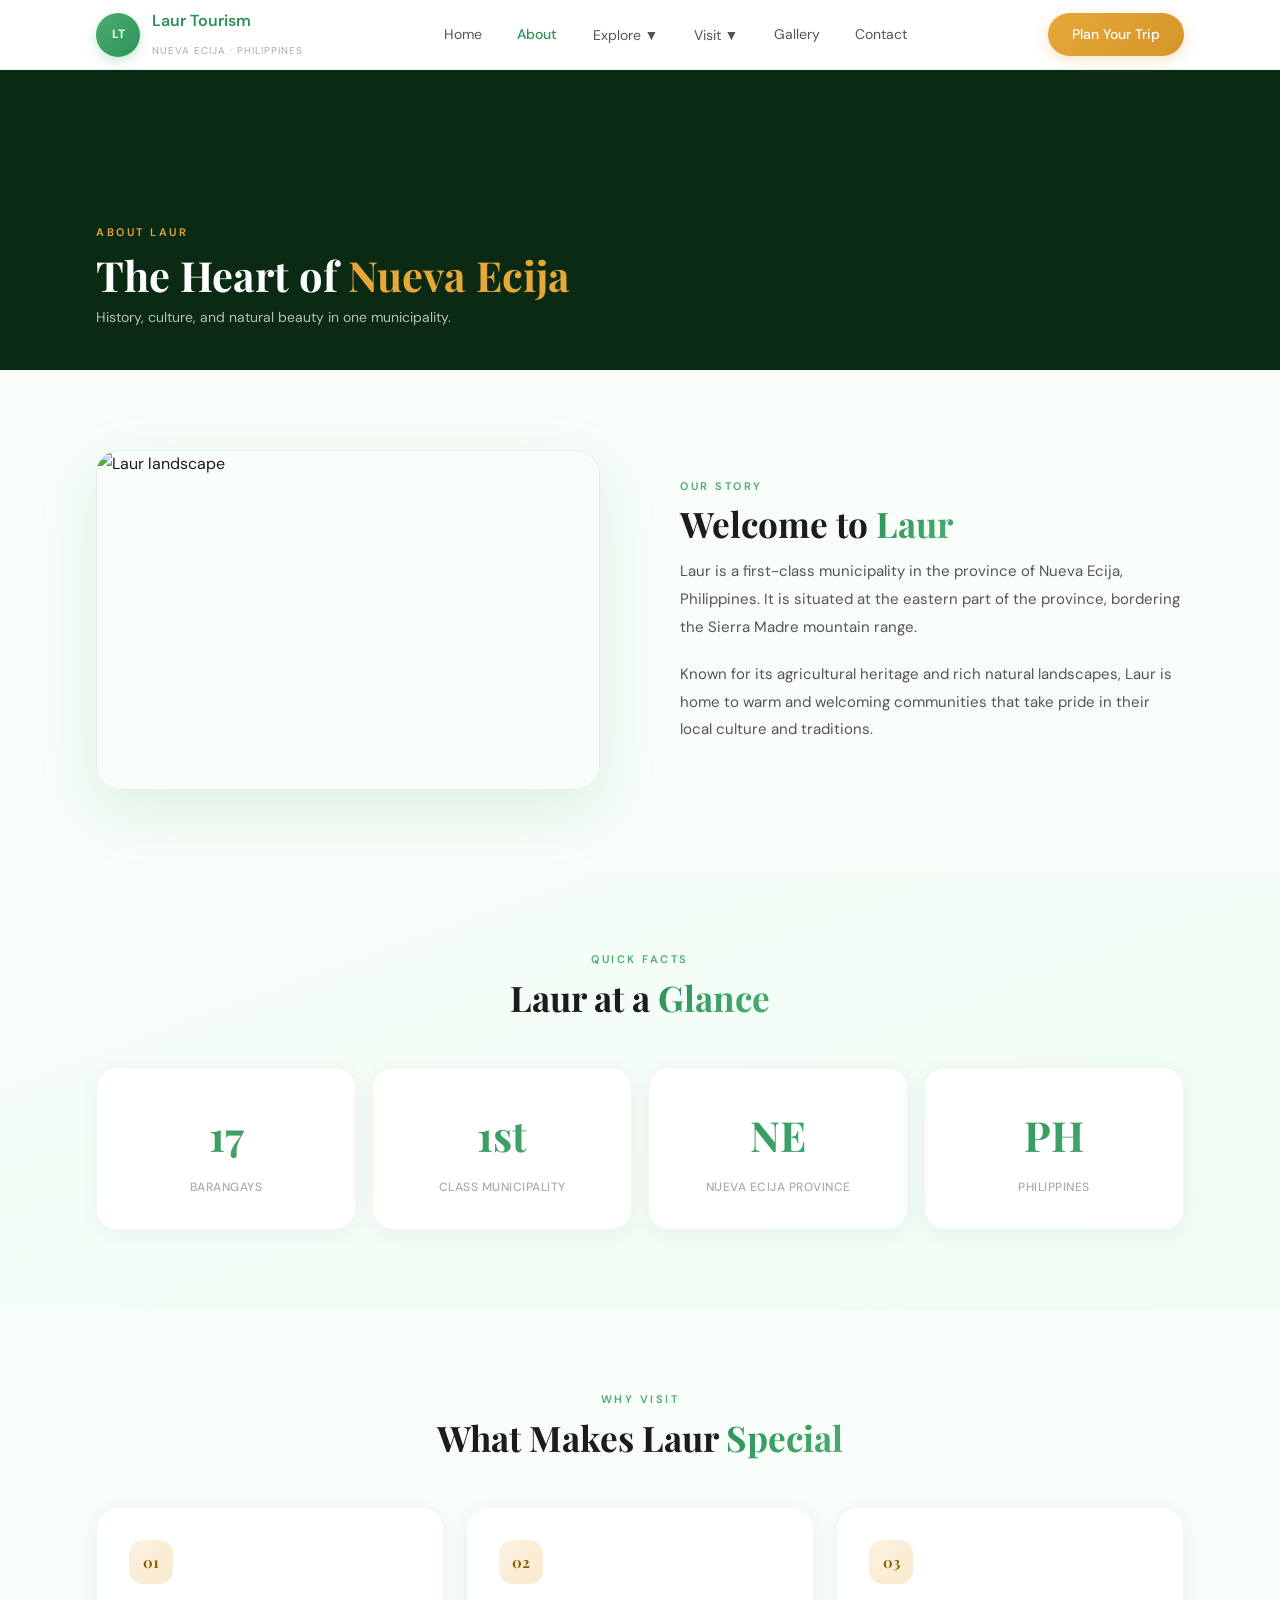
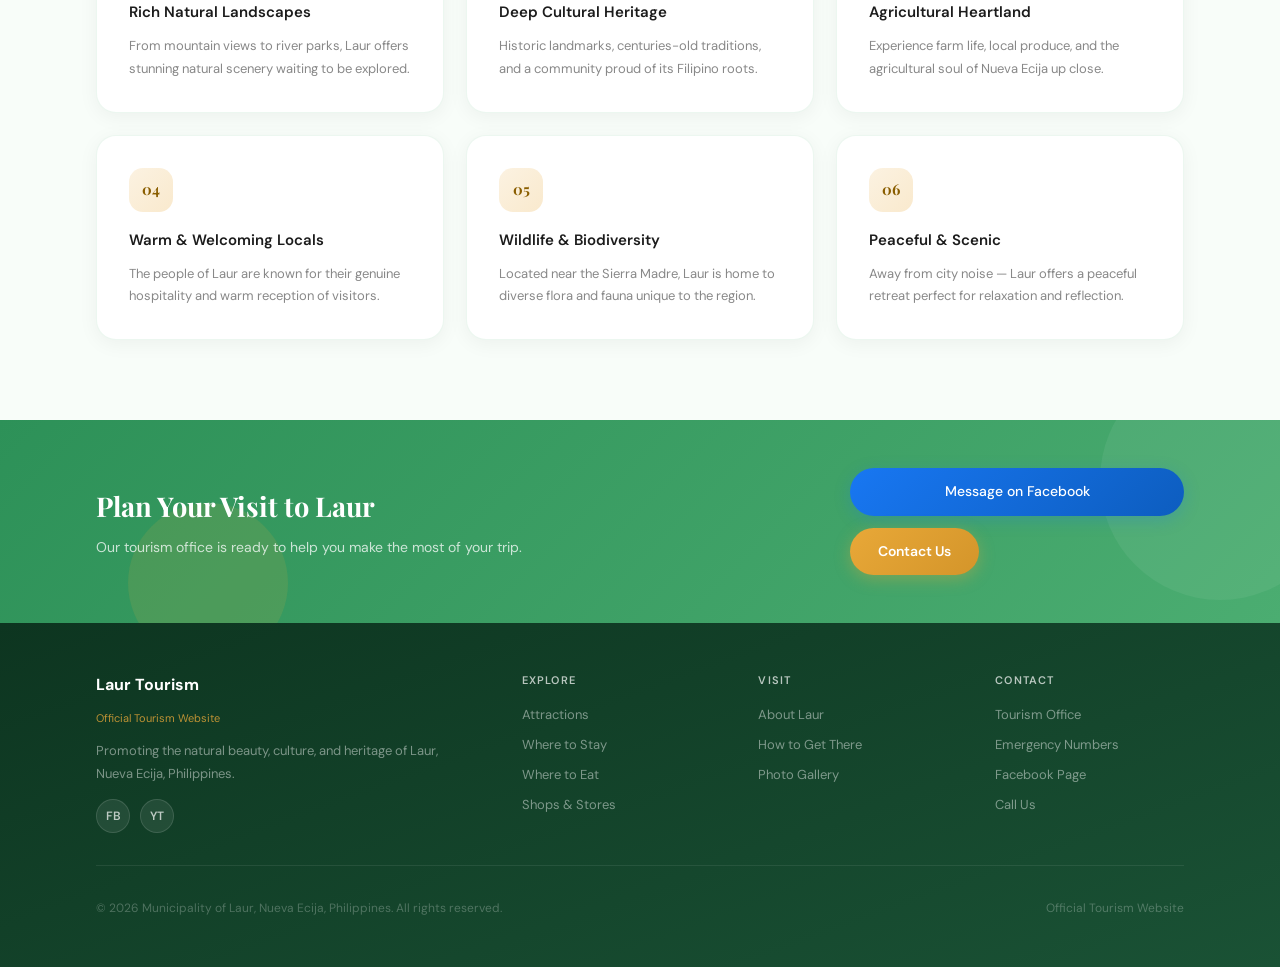
==== about.html @ 8a88b5e0 "Initial commit" ====
<!DOCTYPE html>
<html lang="en-PH">
<head>
<meta charset="UTF-8">
<meta name="viewport" content="width=device-width,initial-scale=1">
<meta name="description" content="Learn about Laur, Nueva Ecija — its history, geography, culture, and what makes it a unique destination in the Philippines.">
<meta name="robots" content="index, follow">
<meta property="og:title" content="About Laur, Nueva Ecija | Official Tourism Website">
<link rel="canonical" href="https://laurtourism.vercel.app/about.html">
<title>About Laur, Nueva Ecija | Official Tourism Website</title>
<link rel="preconnect" href="https://fonts.googleapis.com">
<link rel="preconnect" href="https://fonts.gstatic.com" crossorigin>
<link href="https://fonts.googleapis.com/css2?family=Playfair+Display:wght@600;700&family=DM+Sans:wght@300;400;500&display=swap" rel="stylesheet">
<link rel="stylesheet" href="style.css">
</head>
<body>

<nav class="nav" id="navbar">
  <div class="nav-logo">
    <div class="nav-seal">LT</div>
    <div class="nav-brand"><strong>Laur Tourism</strong><span>Nueva Ecija · Philippines</span></div>
  </div>
  <div class="nav-links">
    <a href="index.html">Home</a>
    <a href="about.html" class="active">About</a>
    <div class="dropdown"><a href="attractions.html">Explore &#9660;</a>
      <div class="dropdown-menu"><a href="attractions.html">Attractions</a><a href="gallery.html">Photo Gallery</a></div>
    </div>
    <div class="dropdown"><a href="visit.html">Visit &#9660;</a>
      <div class="dropdown-menu"><a href="visit.html#stay">Where to Stay</a><a href="visit.html#eat">Where to Eat</a><a href="visit.html#shops">Shops & Stores</a></div>
    </div>
    <a href="gallery.html">Gallery</a>
    <a href="contact.html">Contact</a>
  </div>
  <a href="contact.html" class="nav-cta">Plan Your Trip</a>
  <button class="hamburger" onclick="toggleMobile()" id="ham"><span></span><span></span><span></span></button>
</nav>

<div class="mobile-menu" id="mobileMenu">
  <div class="mobile-menu-head">
    <div class="nav-logo"><div class="nav-seal">LT</div><div class="nav-brand"><strong>Laur Tourism</strong><span>Nueva Ecija</span></div></div>
    <button class="mobile-menu-close" onclick="toggleMobile()">&#x2715;</button>
  </div>
  <div class="mobile-links">
    <a href="index.html">Home</a><a href="about.html">About Laur</a><a href="attractions.html">Attractions</a>
    <a href="visit.html">Where to Stay / Eat / Shop</a><a href="gallery.html">Photo Gallery</a><a href="contact.html">Contact & Emergency</a>
  </div>
  <a href="https://facebook.com/laurtourism" class="mobile-fb" target="_blank" rel="noopener">Find us on Facebook</a>
</div>

<div class="page-hero">
  <div class="page-hero-img" style="background-image:url('https://images.unsplash.com/photo-1472396961693-142e6e269027?w=1400&q=75')"></div>
  <div class="page-hero-overlay"></div>
  <div class="page-hero-content">
    <div class="eyebrow" style="color:#E8A838">About Laur</div>
    <h1>The Heart of <em>Nueva Ecija</em></h1>
    <p>History, culture, and natural beauty in one municipality.</p>
  </div>
</div>

<section class="sec">
  <div class="about-grid">
    <div class="about-img">
      <img src="https://images.unsplash.com/photo-1504233529578-6d46baba6d34?w=700&q=75" alt="Laur landscape" loading="lazy" style="width:100%;height:100%;object-fit:cover;">
    </div>
    <div class="about-body">
      <div class="eyebrow">Our Story</div>
      <h2 class="sec-title">Welcome to <em>Laur</em></h2>
      <p>Laur is a first-class municipality in the province of Nueva Ecija, Philippines. It is situated at the eastern part of the province, bordering the Sierra Madre mountain range.</p>
      <p>Known for its agricultural heritage and rich natural landscapes, Laur is home to warm and welcoming communities that take pride in their local culture and traditions.</p>
    </div>
  </div>
</section>

<section class="sec alt">
  <div class="sec-head">
    <div class="eyebrow">Quick Facts</div>
    <h2 class="sec-title">Laur at a <em>Glance</em></h2>
  </div>
  <div class="grid4">
    <div class="fact-card">
      <div class="fact-num">17</div>
      <div class="fact-label">Barangays</div>
    </div>
    <div class="fact-card">
      <div class="fact-num">1st</div>
      <div class="fact-label">Class Municipality</div>
    </div>
    <div class="fact-card">
      <div class="fact-num">NE</div>
      <div class="fact-label">Nueva Ecija Province</div>
    </div>
    <div class="fact-card">
      <div class="fact-num">PH</div>
      <div class="fact-label">Philippines</div>
    </div>
  </div>
</section>

<section class="sec">
  <div class="sec-head">
    <div class="eyebrow">Why Visit</div>
    <h2 class="sec-title">What Makes Laur <em>Special</em></h2>
  </div>
  <div class="grid3">
    <div class="feature-card">
      <div class="feature-icon">01</div>
      <h3>Rich Natural Landscapes</h3>
      <p>From mountain views to river parks, Laur offers stunning natural scenery waiting to be explored.</p>
    </div>
    <div class="feature-card">
      <div class="feature-icon">02</div>
      <h3>Deep Cultural Heritage</h3>
      <p>Historic landmarks, centuries-old traditions, and a community proud of its Filipino roots.</p>
    </div>
    <div class="feature-card">
      <div class="feature-icon">03</div>
      <h3>Agricultural Heartland</h3>
      <p>Experience farm life, local produce, and the agricultural soul of Nueva Ecija up close.</p>
    </div>
    <div class="feature-card">
      <div class="feature-icon">04</div>
      <h3>Warm &amp; Welcoming Locals</h3>
      <p>The people of Laur are known for their genuine hospitality and warm reception of visitors.</p>
    </div>
    <div class="feature-card">
      <div class="feature-icon">05</div>
      <h3>Wildlife &amp; Biodiversity</h3>
      <p>Located near the Sierra Madre, Laur is home to diverse flora and fauna unique to the region.</p>
    </div>
    <div class="feature-card">
      <div class="feature-icon">06</div>
      <h3>Peaceful &amp; Scenic</h3>
      <p>Away from city noise — Laur offers a peaceful retreat perfect for relaxation and reflection.</p>
    </div>
  </div>
</section>

<section class="contact-strip">
  <div class="contact-strip-inner">
    <div><h3>Plan Your Visit to Laur</h3><p>Our tourism office is ready to help you make the most of your trip.</p></div>
    <div class="contact-strip-btns">
      <a href="https://facebook.com/laurtourism" target="_blank" rel="noopener" class="btn-fb">Message on Facebook</a>
      <a href="contact.html" class="btn-yellow">Contact Us</a>
    </div>
  </div>
</section>

<footer class="footer">
  <div class="footer-top">
    <div class="footer-brand"><strong>Laur Tourism</strong><span>Official Tourism Website</span><p>Promoting the natural beauty, culture, and heritage of Laur, Nueva Ecija, Philippines.</p><div class="social-row"><a href="https://facebook.com/laurtourism" class="social-btn" target="_blank" rel="noopener">FB</a><a href="https://youtube.com" class="social-btn" target="_blank" rel="noopener">YT</a></div></div>
    <nav class="footer-col"><h4>Explore</h4><a href="attractions.html">Attractions</a><a href="visit.html#stay">Where to Stay</a><a href="visit.html#eat">Where to Eat</a><a href="visit.html#shops">Shops &amp; Stores</a></nav>
    <nav class="footer-col"><h4>Visit</h4><a href="about.html">About Laur</a><a href="contact.html#directions">How to Get There</a><a href="gallery.html">Photo Gallery</a></nav>
    <nav class="footer-col"><h4>Contact</h4><a href="contact.html">Tourism Office</a><a href="contact.html#emergency">Emergency Numbers</a><a href="https://facebook.com/laurtourism" target="_blank" rel="noopener">Facebook Page</a><a href="tel:09XXXXXXXXX">Call Us</a></nav>
  </div>
  <div class="footer-bottom"><span>&copy; 2026 Municipality of Laur, Nueva Ecija, Philippines. All rights reserved.</span><span>Official Tourism Website</span></div>
</footer>

<script src="script.js"></script>
</body>
</html>
---- style.css ----
*{box-sizing:border-box;margin:0;padding:0}
html{scroll-behavior:smooth}
body{font-family:'DM Sans',sans-serif;color:#1c1c1c;background:#f8fdf9;overflow-x:hidden;font-size:16px;line-height:1.7}
img{max-width:100%;height:auto;display:block}
a{text-decoration:none;color:inherit}
button{cursor:pointer;font-family:inherit}

/* NAV */
.nav{background:rgba(255,255,255,.92);backdrop-filter:blur(12px);border-bottom:1px solid rgba(75,173,113,.12);padding:0 6rem;height:70px;display:flex;align-items:center;justify-content:space-between;position:sticky;top:0;z-index:100;transition:box-shadow .3s}
.nav.scrolled{box-shadow:0 4px 24px rgba(75,173,113,.1)}
.nav-logo{display:flex;align-items:center;gap:12px}
.nav-seal{width:44px;height:44px;border-radius:50%;background:linear-gradient(135deg,#4BAD71,#2D9158);display:flex;align-items:center;justify-content:center;font-size:12px;font-weight:700;color:#fff;flex-shrink:0;box-shadow:0 4px 12px rgba(75,173,113,.3)}
.nav-brand strong{display:block;font-size:16px;font-weight:600;color:#2D9158}
.nav-brand span{font-size:10px;color:#aaa;letter-spacing:1px;text-transform:uppercase}
.nav-links{display:flex;gap:2.2rem;align-items:center}
.nav-links a{font-size:14px;color:#555;font-weight:400;transition:color .2s}
.nav-links a:hover,.nav-links a.active{color:#2D9158;font-weight:500}
.dropdown{position:relative}
.dropdown-menu{display:none;position:absolute;top:100%;left:0;background:#fff;border:1px solid rgba(75,173,113,.15);border-radius:14px;min-width:200px;padding:.6rem 0;z-index:200;padding-top:14px;box-shadow:0 12px 40px rgba(75,173,113,.12)}
.dropdown-menu::before{content:'';position:absolute;top:0;left:0;right:0;height:14px;background:transparent}
.dropdown-menu a{display:block;padding:.65rem 1.2rem;font-size:14px;color:#555;transition:all .15s}
.dropdown-menu a:hover{background:linear-gradient(90deg,rgba(75,173,113,.08),transparent);color:#2D9158;padding-left:1.5rem}
.nav-cta{background:linear-gradient(135deg,#E8A838,#d4952a);color:#fff;border:none;padding:10px 24px;border-radius:50px;font-size:14px;font-weight:500;transition:all .2s;box-shadow:0 4px 14px rgba(232,168,56,.3)}
.nav-cta:hover{transform:translateY(-1px);box-shadow:0 6px 20px rgba(232,168,56,.4)}
.hamburger{display:none;flex-direction:column;gap:5px;background:none;border:none;padding:4px}
.hamburger span{width:24px;height:2px;background:#2D9158;border-radius:2px;transition:all .3s}
.mobile-menu{display:none;position:fixed;inset:0;background:#fff;z-index:999;padding:2rem;overflow-y:auto}
.mobile-menu.open{display:block}
.mobile-menu-head{display:flex;justify-content:space-between;align-items:center;margin-bottom:2.5rem}
.mobile-menu-close{background:none;border:none;font-size:1.8rem;color:#2D9158}
.mobile-links a{display:block;padding:1rem 0;font-size:16px;color:#444;border-bottom:1px solid rgba(75,173,113,.1)}
.mobile-links a:hover{color:#2D9158}
.mobile-fb{display:block;margin-top:2rem;background:linear-gradient(135deg,#4BAD71,#2D9158);color:#fff;text-align:center;padding:1rem;border-radius:50px;font-size:14px;font-weight:500}

/* HERO */
.hero{position:relative;height:580px;overflow:hidden;background:#0a2a14}
.slide{position:absolute;inset:0;opacity:0;transition:opacity 1.2s ease}
.slide.active{opacity:1}
.slide-img{position:absolute;inset:0;background-size:cover;background-position:center;transition:transform 8s ease}
.slide.active .slide-img{transform:scale(1.05)}
.slide-overlay{position:absolute;inset:0;background:linear-gradient(120deg,rgba(10,42,20,.88) 0%,rgba(10,42,20,.5) 55%,rgba(10,42,20,.15) 100%)}
.slide-content{position:absolute;bottom:3.5rem;left:6rem;right:6rem;z-index:5;max-width:600px}
.slide-tag{display:inline-flex;align-items:center;gap:6px;background:rgba(232,168,56,.2);border:1px solid rgba(232,168,56,.5);color:#E8A838;font-size:11px;letter-spacing:2px;padding:5px 14px;border-radius:50px;margin-bottom:1rem;text-transform:uppercase}
.slide-content h1{font-family:'Playfair Display',serif;font-size:3rem;color:#fff;line-height:1.15;font-weight:700;margin-bottom:.8rem}
.slide-content h1 em{color:#E8A838;font-style:normal}
.slide-content p{font-size:15px;color:rgba(255,255,255,.78);line-height:1.75;margin-bottom:1.5rem;max-width:460px}
.slide-btns{display:flex;gap:12px;flex-wrap:wrap}
.btn-yellow{background:linear-gradient(135deg,#E8A838,#d4952a);color:#fff;border:none;padding:12px 28px;border-radius:50px;font-size:14px;font-weight:600;transition:all .2s;box-shadow:0 4px 16px rgba(232,168,56,.35);display:inline-block}
.btn-yellow:hover{transform:translateY(-2px);box-shadow:0 8px 24px rgba(232,168,56,.45)}
.btn-ghost{background:rgba(255,255,255,.1);color:#fff;border:1.5px solid rgba(255,255,255,.4);padding:12px 28px;border-radius:50px;font-size:14px;transition:all .2s;backdrop-filter:blur(4px);display:inline-block}
.btn-ghost:hover{background:rgba(255,255,255,.2);border-color:rgba(255,255,255,.65)}
.dots{position:absolute;bottom:1.8rem;right:2.5rem;display:flex;gap:8px;z-index:10}
.dot{width:8px;height:8px;border-radius:50%;background:rgba(255,255,255,.35);cursor:pointer;transition:all .3s;border:none}
.dot.on{background:#E8A838;width:24px;border-radius:50px}
.arr{position:absolute;top:50%;transform:translateY(-50%);z-index:10;background:rgba(255,255,255,.1);border:1.5px solid rgba(255,255,255,.2);color:#fff;width:44px;height:44px;border-radius:50%;display:flex;align-items:center;justify-content:center;font-size:20px;transition:all .2s;backdrop-filter:blur(4px)}
.arr:hover{background:rgba(232,168,56,.3);border-color:rgba(232,168,56,.5)}
.al{left:2rem}.ar{right:2rem}
.slide-num{position:absolute;top:2rem;right:2.5rem;z-index:10;color:rgba(255,255,255,.4);font-size:12px;letter-spacing:1px}
.slide-num b{color:#E8A838}

/* TICKER BAR */
.ticker-bar{background:linear-gradient(90deg,#2D9158,#4BAD71,#2D9158);padding:.7rem 0;overflow:hidden;white-space:nowrap}
.ticker-inner{display:inline-flex;gap:3rem;animation:ticker 18s linear infinite}
@keyframes ticker{from{transform:translateX(0)}to{transform:translateX(-50%)}}
.ticker-item{font-size:13px;color:rgba(255,255,255,.85);font-weight:500;letter-spacing:.5px;flex-shrink:0}
.ticker-dot{color:#E8A838;font-size:18px;line-height:1}

/* STATS */
.stats-bar{background:linear-gradient(135deg,#f0fdf4,#e8f5ec);padding:2.5rem 6rem;display:grid;grid-template-columns:repeat(4,1fr);gap:1rem;border-bottom:1px solid rgba(75,173,113,.1)}
.stat{text-align:center;padding:1rem}
.stat-n{font-family:'Playfair Display',serif;font-size:2rem;font-weight:700;background:linear-gradient(135deg,#2D9158,#4BAD71);-webkit-background-clip:text;-webkit-text-fill-color:transparent;background-clip:text}
.stat-l{font-size:11px;color:#888;margin-top:4px;text-transform:uppercase;letter-spacing:.6px}

/* SECTIONS */
.sec{padding:5rem 6rem}
.sec.alt{background:linear-gradient(160deg,#f8fdf9 0%,#f0fdf4 100%)}
.sec.yellow-tint{background:linear-gradient(160deg,#fffdf5 0%,#fef9ea 100%)}
.eyebrow{font-size:11px;letter-spacing:2.5px;text-transform:uppercase;color:#4BAD71;font-weight:600;margin-bottom:8px}
.sec-title{font-family:'Playfair Display',serif;font-size:2.2rem;color:#1c1c1c;font-weight:700;line-height:1.2;margin-bottom:.6rem}
.sec-title em{background:linear-gradient(135deg,#2D9158,#4BAD71);-webkit-background-clip:text;-webkit-text-fill-color:transparent;background-clip:text;font-style:normal}
.sec-sub{font-size:15px;color:#777;line-height:1.75;max-width:540px}
.sec-head{text-align:center;margin-bottom:3rem}
.sec-head .sec-sub{margin:.6rem auto 0}

/* ABOUT */
.about-grid{display:grid;grid-template-columns:1fr 1fr;gap:5rem;align-items:center}
.about-img{height:340px;border-radius:24px;overflow:hidden;box-shadow:0 20px 60px rgba(75,173,113,.15);position:relative}
.about-img::after{content:'';position:absolute;inset:0;border-radius:24px;border:1px solid rgba(75,173,113,.15)}
.about-body p{font-size:15px;color:#555;line-height:1.85;margin:.8rem 0 1.2rem}
.about-tags{display:flex;gap:10px;flex-wrap:wrap;margin-top:1.2rem}
.tag{background:rgba(75,173,113,.1);color:#2D9158;font-size:13px;padding:6px 16px;border-radius:50px;border:1px solid rgba(75,173,113,.2);font-weight:500}
.tag.yellow{background:rgba(232,168,56,.1);color:#8a5e00;border-color:rgba(232,168,56,.3)}

/* PILLS */
.pills{display:flex;gap:8px;flex-wrap:wrap;margin-bottom:1.5rem}
.pill{background:#fff;color:#777;border:1.5px solid rgba(75,173,113,.2);padding:7px 20px;border-radius:50px;font-size:13px;transition:all .2s;box-shadow:0 2px 8px rgba(0,0,0,.04)}
.pill.on{background:linear-gradient(135deg,#4BAD71,#2D9158);color:#fff;border-color:transparent;box-shadow:0 4px 14px rgba(75,173,113,.3)}

/* CARDS */
.grid3{display:grid;grid-template-columns:repeat(3,minmax(0,1fr));gap:22px}
.grid4{display:grid;grid-template-columns:repeat(4,minmax(0,1fr));gap:16px}
.card{background:#fff;border-radius:20px;border:1px solid rgba(75,173,113,.1);overflow:hidden;cursor:pointer;transition:all .25s;box-shadow:0 4px 20px rgba(0,0,0,.05)}
.card:hover{transform:translateY(-6px);box-shadow:0 16px 40px rgba(75,173,113,.15);border-color:rgba(75,173,113,.25)}
.card-img{height:185px;background-size:cover;background-position:center;position:relative;background-color:#e8f5ec}
.cbadge{position:absolute;top:12px;left:12px;background:linear-gradient(135deg,#4BAD71,#2D9158);color:#fff;font-size:10px;padding:4px 12px;border-radius:50px;letter-spacing:.4px;font-weight:500;box-shadow:0 2px 8px rgba(75,173,113,.3)}
.card-body{padding:16px 18px}
.card-title{font-size:15px;font-weight:600;color:#1c1c1c;margin-bottom:6px}
.card-desc{font-size:13px;color:#888;line-height:1.6}
.card-foot{padding:12px 18px;border-top:1px solid rgba(75,173,113,.08);display:flex;align-items:center;justify-content:space-between}
.card-loc{font-size:12px;color:#aaa}
.view-btn{background:linear-gradient(135deg,rgba(75,173,113,.1),rgba(45,145,88,.1));color:#2D9158;border:1px solid rgba(75,173,113,.25);padding:6px 16px;border-radius:50px;font-size:12px;font-weight:500;transition:all .2s}
.view-btn:hover{background:linear-gradient(135deg,#4BAD71,#2D9158);color:#fff;border-color:transparent}

/* SHOP CARDS */
.shop-card{background:#fff;border-radius:20px;border:1px solid rgba(75,173,113,.1);padding:1.5rem;text-align:center;cursor:pointer;transition:all .25s;box-shadow:0 4px 16px rgba(0,0,0,.04)}
.shop-card:hover{transform:translateY(-4px);box-shadow:0 12px 32px rgba(75,173,113,.15);border-color:rgba(75,173,113,.25)}
.shop-icon{width:54px;height:54px;border-radius:16px;background:linear-gradient(135deg,#4BAD71,#2D9158);color:#fff;font-size:13px;font-weight:700;display:flex;align-items:center;justify-content:center;margin:0 auto 10px;box-shadow:0 4px 14px rgba(75,173,113,.3);letter-spacing:.5px}
.shop-name{font-size:14px;font-weight:600;color:#1c1c1c;margin-bottom:4px}
.shop-type{font-size:12px;color:#aaa}
.open-badge{display:inline-block;margin-top:8px;background:rgba(232,168,56,.12);color:#8a5e00;font-size:11px;padding:3px 12px;border-radius:50px;border:1px solid rgba(232,168,56,.3);font-weight:500}

/* GALLERY */
.gallery-grid{display:grid;grid-template-columns:repeat(4,minmax(0,1fr));gap:12px;margin-top:1.5rem}
.gimg{border-radius:16px;overflow:hidden;cursor:pointer;position:relative;background:#e8f5ec;box-shadow:0 4px 16px rgba(0,0,0,.06)}
.gimg:first-child{grid-column:span 2;grid-row:span 2}
.gimg-inner{width:100%;height:100%;min-height:130px;background-size:cover;background-position:center;transition:transform .4s}
.gimg:first-child .gimg-inner{min-height:272px}
.gimg:hover .gimg-inner{transform:scale(1.06)}
.gimg-overlay{position:absolute;inset:0;background:linear-gradient(to top,rgba(45,145,88,.5),transparent);opacity:0;transition:opacity .3s;display:flex;align-items:flex-end;padding:12px}
.gimg:hover .gimg-overlay{opacity:1}
.gimg-caption{font-size:11px;color:#fff;letter-spacing:.5px;text-transform:uppercase;font-weight:500}

/* PAGINATION */
.pagination{display:flex;align-items:center;justify-content:center;gap:8px;margin-top:2rem;padding-top:1.2rem;border-top:1px solid rgba(75,173,113,.1)}
.pg-btn{width:38px;height:38px;border-radius:50%;border:1.5px solid rgba(75,173,113,.2);background:#fff;color:#777;font-size:14px;transition:all .2s;box-shadow:0 2px 8px rgba(0,0,0,.04)}
.pg-btn:hover{border-color:#4BAD71;color:#2D9158}
.pg-btn.active{background:linear-gradient(135deg,#4BAD71,#2D9158);color:#fff;border-color:transparent;box-shadow:0 4px 14px rgba(75,173,113,.35)}
.pg-info{font-size:13px;color:#aaa;margin:0 8px}

/* ROUTE CARDS */
.route-grid{display:grid;grid-template-columns:repeat(3,minmax(0,1fr));gap:20px;margin-top:1.5rem}
.route-card{background:#fff;border-radius:20px;border:1px solid rgba(75,173,113,.1);padding:2rem;box-shadow:0 4px 20px rgba(0,0,0,.05);transition:all .25s}
.route-card:hover{transform:translateY(-4px);box-shadow:0 12px 32px rgba(75,173,113,.12)}
.route-title{font-size:15px;font-weight:600;color:#2D9158;margin-bottom:8px}
.route-desc{font-size:13px;color:#777;line-height:1.7}
.route-time{display:inline-block;margin-top:12px;background:rgba(232,168,56,.12);color:#8a5e00;font-size:12px;padding:4px 16px;border-radius:50px;border:1px solid rgba(232,168,56,.3);font-weight:500}

/* CONTACT BOX */
.contact-box{background:#fff;border-radius:24px;border:1px solid rgba(75,173,113,.12);padding:2.5rem;display:grid;grid-template-columns:1fr 1fr;gap:3rem;align-items:start;box-shadow:0 8px 32px rgba(75,173,113,.08)}
.contact-info h3{font-family:'Playfair Display',serif;font-size:1.4rem;color:#2D9158;font-weight:700;margin-bottom:.6rem}
.contact-info p{font-size:14px;color:#777;line-height:1.8;margin-bottom:1.2rem}
.em-table{width:100%;border-collapse:collapse}
.em-table tr{border-bottom:1px solid rgba(75,173,113,.08)}
.em-table tr:last-child{border:none}
.em-table td{padding:9px 0;font-size:13px;vertical-align:middle}
.em-table td:first-child{color:#555;width:60%}
.em-table td:last-child{text-align:right}
.em-table a{color:#2D9158;font-weight:600}
.em-table a:hover{text-decoration:underline}
.map-embed{background:linear-gradient(135deg,#e8f5ec,#d4eedd);border-radius:16px;height:100px;display:flex;align-items:center;justify-content:center;border:1px solid rgba(75,173,113,.15);font-size:13px;color:#2D9158;margin-top:12px}

/* BUTTONS */
.btn-green{background:linear-gradient(135deg,#4BAD71,#2D9158);color:#fff;border:none;padding:12px 28px;border-radius:50px;font-size:14px;font-weight:500;transition:all .2s;display:inline-block;box-shadow:0 4px 16px rgba(75,173,113,.3)}
.btn-green:hover{transform:translateY(-2px);box-shadow:0 8px 24px rgba(75,173,113,.4)}
.btn-outline{background:transparent;color:#2D9158;border:2px solid rgba(75,173,113,.4);padding:11px 26px;border-radius:50px;font-size:14px;font-weight:500;transition:all .2s;display:inline-block}
.btn-outline:hover{background:linear-gradient(135deg,#4BAD71,#2D9158);color:#fff;border-color:transparent}
.btn-fb{background:linear-gradient(135deg,#1877f2,#0d5dbf);color:#fff;border:none;padding:12px 24px;border-radius:50px;font-size:14px;font-weight:500;width:100%;display:flex;align-items:center;justify-content:center;gap:8px;transition:all .2s;box-shadow:0 4px 16px rgba(24,119,242,.25)}
.btn-fb:hover{transform:translateY(-2px);box-shadow:0 8px 24px rgba(24,119,242,.35)}
.btn-call{background:linear-gradient(135deg,#E8A838,#d4952a);color:#fff;border:none;padding:12px 24px;border-radius:50px;font-size:14px;font-weight:600;width:100%;display:flex;align-items:center;justify-content:center;gap:8px;transition:all .2s;box-shadow:0 4px 16px rgba(232,168,56,.3)}
.btn-call:hover{transform:translateY(-2px);box-shadow:0 8px 24px rgba(232,168,56,.4)}

/* AMENITY PILLS */
.amenity-pills{display:flex;gap:6px;flex-wrap:wrap;margin-top:8px}
.amenity-pill{background:rgba(232,168,56,.1);color:#8a5e00;font-size:10px;padding:3px 10px;border-radius:50px;border:1px solid rgba(232,168,56,.25);font-weight:500}

/* CONTACT STRIP */
.contact-strip{background:linear-gradient(135deg,#2D9158,#4BAD71);padding:3rem 6rem;position:relative;overflow:hidden}
.contact-strip::before{content:'';position:absolute;right:-60px;top:-60px;width:240px;height:240px;border-radius:50%;background:rgba(255,255,255,.06)}
.contact-strip::after{content:'';position:absolute;left:10%;bottom:-40px;width:160px;height:160px;border-radius:50%;background:rgba(232,168,56,.12)}
.contact-strip-inner{display:flex;align-items:center;justify-content:space-between;gap:2rem;flex-wrap:wrap;position:relative;z-index:1}
.contact-strip h3{font-family:'Playfair Display',serif;font-size:1.7rem;color:#fff;font-weight:700;margin-bottom:.4rem}
.contact-strip p{font-size:14px;color:rgba(255,255,255,.75)}
.contact-strip-btns{display:flex;gap:12px;flex-wrap:wrap}

/* PAGE HERO */
.page-hero{position:relative;height:300px;overflow:hidden;background:#0a2a14}
.page-hero-img{position:absolute;inset:0;background-size:cover;background-position:center}
.page-hero-overlay{position:absolute;inset:0;background:linear-gradient(120deg,rgba(10,42,20,.88) 0%,rgba(10,42,20,.45) 100%)}
.page-hero-content{position:absolute;bottom:2.5rem;left:6rem;right:6rem;z-index:5}
.page-hero-content h1{font-family:'Playfair Display',serif;font-size:2.6rem;color:#fff;font-weight:700;margin-bottom:.4rem;line-height:1.2}
.page-hero-content h1 em{color:#E8A838;font-style:normal}
.page-hero-content p{font-size:14px;color:rgba(255,255,255,.7)}

/* FACT & FEATURE CARDS */
.fact-card{background:#fff;border-radius:20px;border:1px solid rgba(75,173,113,.1);padding:2rem;text-align:center;box-shadow:0 4px 20px rgba(0,0,0,.05);transition:all .25s}
.fact-card:hover{transform:translateY(-4px);box-shadow:0 12px 32px rgba(75,173,113,.12)}
.fact-num{font-family:'Playfair Display',serif;font-size:2.6rem;font-weight:700;background:linear-gradient(135deg,#2D9158,#4BAD71);-webkit-background-clip:text;-webkit-text-fill-color:transparent;background-clip:text;margin-bottom:.4rem}
.fact-label{font-size:12px;color:#aaa;font-weight:500;text-transform:uppercase;letter-spacing:.5px}
.feature-card{background:#fff;border-radius:20px;border:1px solid rgba(75,173,113,.1);padding:2rem;box-shadow:0 4px 20px rgba(0,0,0,.05);transition:all .25s}
.feature-card:hover{transform:translateY(-4px);box-shadow:0 12px 32px rgba(75,173,113,.12)}
.feature-icon{width:44px;height:44px;border-radius:14px;background:linear-gradient(135deg,rgba(232,168,56,.15),rgba(232,168,56,.25));display:flex;align-items:center;justify-content:center;font-family:'Playfair Display',serif;font-size:15px;font-weight:700;color:#8a5e00;margin-bottom:1rem}
.feature-card h3{font-size:15px;font-weight:600;color:#1c1c1c;margin-bottom:.6rem}
.feature-card p{font-size:13px;color:#888;line-height:1.7}

/* EMERGENCY NUMBERS - Clean table style */
.emergency-grid{display:grid;grid-template-columns:repeat(2,1fr);gap:12px;margin-top:1rem}
.em-row-card{display:flex;align-items:center;justify-content:space-between;background:#fff;border-radius:16px;padding:1.1rem 1.4rem;border:1px solid rgba(75,173,113,.1);box-shadow:0 4px 16px rgba(0,0,0,.04);transition:all .2s}
.em-row-card:hover{border-color:rgba(75,173,113,.3);box-shadow:0 6px 20px rgba(75,173,113,.1);transform:translateX(4px)}
.em-row-card.urgent{border-left:3px solid #4BAD71}
.em-service{font-size:13px;font-weight:600;color:#333}
.em-number{font-size:15px;font-weight:700;color:#2D9158;font-family:'Playfair Display',serif}
.em-number a{color:#2D9158}
.em-number a:hover{text-decoration:underline}

/* FOOTER */
.footer{background:linear-gradient(160deg,#0d3520,#1a5235);padding:3rem 6rem}
.footer-top{display:grid;grid-template-columns:2fr 1fr 1fr 1fr;gap:3rem;margin-bottom:2rem;padding-bottom:2rem;border-bottom:1px solid rgba(255,255,255,.08)}
.footer-brand strong{display:block;font-size:16px;color:#fff;margin-bottom:4px}
.footer-brand span{font-size:11px;color:rgba(232,168,56,.8)}
.footer-brand p{font-size:13px;color:rgba(255,255,255,.45);margin-top:10px;line-height:1.75}
.social-row{display:flex;gap:10px;margin-top:14px}
.social-btn{width:34px;height:34px;border-radius:50%;background:rgba(255,255,255,.08);border:1px solid rgba(255,255,255,.12);color:rgba(255,255,255,.7);display:flex;align-items:center;justify-content:center;font-size:12px;font-weight:600;transition:all .2s}
.social-btn:hover{background:rgba(232,168,56,.2);border-color:rgba(232,168,56,.4);color:#E8A838}
.footer-col h4{font-size:11px;color:rgba(255,255,255,.7);text-transform:uppercase;letter-spacing:1.2px;margin-bottom:14px;font-weight:600}
.footer-col a{display:block;font-size:13px;color:rgba(255,255,255,.45);margin-bottom:8px;transition:color .2s}
.footer-col a:hover{color:rgba(255,255,255,.85)}
.footer-bottom{display:flex;align-items:center;justify-content:space-between;flex-wrap:wrap;gap:.5rem}
.footer-bottom span{font-size:12px;color:rgba(255,255,255,.25)}

/* CHAT */
.chat-wrap{position:fixed;bottom:28px;right:28px;z-index:500}
.chat-toggle{width:58px;height:58px;border-radius:50%;background:linear-gradient(135deg,#4BAD71,#2D9158);border:none;color:#fff;font-size:14px;font-weight:600;box-shadow:0 6px 24px rgba(75,173,113,.45);display:flex;align-items:center;justify-content:center;transition:all .2s;position:relative}
.chat-toggle:hover{transform:scale(1.08);box-shadow:0 8px 32px rgba(75,173,113,.55)}
.chat-badge{position:absolute;top:-3px;right:-3px;width:18px;height:18px;background:linear-gradient(135deg,#E8A838,#d4952a);border-radius:50%;border:2px solid #fff;display:flex;align-items:center;justify-content:center;font-size:10px;font-weight:700;color:#fff}
.chat-popup{position:absolute;bottom:70px;right:0;background:#fff;border-radius:20px;width:300px;border:1px solid rgba(75,173,113,.15);box-shadow:0 16px 48px rgba(75,173,113,.18);display:none;overflow:hidden}
.chat-popup.open{display:block}
.chat-head{background:linear-gradient(135deg,#2D9158,#4BAD71);padding:14px 16px;display:flex;align-items:center;gap:12px}
.chat-av{width:38px;height:38px;border-radius:50%;background:rgba(255,255,255,.2);display:flex;align-items:center;justify-content:center;font-size:13px;font-weight:700;color:#fff;flex-shrink:0;border:2px solid rgba(255,255,255,.3)}
.chat-info strong{display:block;color:#fff;font-size:14px}
.chat-info span{font-size:11px;color:rgba(255,255,255,.65);display:flex;align-items:center;gap:4px}
.online{width:7px;height:7px;background:#a8f0c6;border-radius:50%;display:inline-block}
.chat-x{margin-left:auto;background:rgba(255,255,255,.15);border:none;color:#fff;width:28px;height:28px;border-radius:50%;font-size:14px}
.chat-body{padding:14px}
.chat-time{font-size:11px;color:#bbb;text-align:center;margin-bottom:10px}
.chat-msg{background:linear-gradient(135deg,#f0fdf4,#e8f5ec);border-radius:4px 14px 14px 14px;padding:12px 14px;font-size:13px;color:#333;line-height:1.6;margin-bottom:12px;border:1px solid rgba(75,173,113,.1)}
.qr-list{display:flex;flex-direction:column;gap:7px;margin-bottom:12px}
.qr-btn{background:#fff;color:#2D9158;border:1.5px solid rgba(75,173,113,.25);padding:8px 14px;border-radius:50px;font-size:12px;text-align:left;transition:all .2s}
.qr-btn:hover{background:linear-gradient(135deg,rgba(75,173,113,.1),rgba(45,145,88,.1));border-color:rgba(75,173,113,.4)}
.chat-input-row{display:flex;gap:8px;border-top:1px solid rgba(75,173,113,.1);padding-top:12px}
.chat-input{flex:1;border:1.5px solid rgba(75,173,113,.15);border-radius:50px;padding:8px 14px;font-size:12px;outline:none;font-family:'DM Sans',sans-serif;background:#f8fdf9}
.chat-input:focus{border-color:rgba(75,173,113,.35)}
.chat-send{background:linear-gradient(135deg,#4BAD71,#2D9158);border:none;color:#fff;width:34px;height:34px;border-radius:50%;font-size:15px;display:flex;align-items:center;justify-content:center;flex-shrink:0;box-shadow:0 2px 8px rgba(75,173,113,.3)}

/* MODAL */
.modal-overlay{display:none;position:fixed;inset:0;background:rgba(10,42,20,.55);z-index:600;align-items:center;justify-content:center;padding:1.5rem;backdrop-filter:blur(4px)}
.modal-overlay.open{display:flex}
.modal-box{background:#fff;border-radius:24px;width:100%;max-width:400px;overflow:hidden;max-height:90vh;overflow-y:auto;box-shadow:0 24px 64px rgba(0,0,0,.2)}
.modal-hd{background:linear-gradient(135deg,#2D9158,#4BAD71);padding:1.2rem 1.5rem;display:flex;justify-content:space-between;align-items:center;position:sticky;top:0}
.modal-hd h3{color:#fff;font-size:16px;font-weight:600;margin:0}
.modal-hd small{color:rgba(255,255,255,.7);font-size:11px;letter-spacing:1px;text-transform:uppercase}
.modal-close{background:rgba(255,255,255,.15);border:none;color:#fff;width:30px;height:30px;border-radius:50%;font-size:15px}
.modal-photo{height:180px;background-size:cover;background-position:center;background-color:#e8f5ec}
.modal-body{padding:1.3rem 1.5rem}
.mrow{margin-bottom:12px}
.mlbl{font-size:10px;color:#bbb;text-transform:uppercase;letter-spacing:.8px;margin-bottom:3px}
.mval{font-size:13px;color:#333;line-height:1.5}
.modal-map{margin:0 1.5rem 1rem;background:linear-gradient(135deg,#f0fdf4,#e8f5ec);border-radius:12px;height:80px;display:flex;align-items:center;justify-content:center;border:1px solid rgba(75,173,113,.15);font-size:13px;color:#2D9158}
.modal-acts{display:flex;gap:10px;padding:0 1.5rem 1.5rem}
.m-fb{background:linear-gradient(135deg,#1877f2,#0d5dbf);color:#fff;border:none;padding:10px;border-radius:50px;font-size:13px;flex:1;font-weight:500;box-shadow:0 4px 12px rgba(24,119,242,.25)}
.m-call{background:linear-gradient(135deg,#E8A838,#d4952a);color:#fff;border:none;padding:10px;border-radius:50px;font-size:13px;flex:1;font-weight:600;box-shadow:0 4px 12px rgba(232,168,56,.25)}

/* TICKER BAR */
.ticker-bar{background:linear-gradient(90deg,#2D9158,#4BAD71,#2D9158);padding:.7rem 0;overflow:hidden}

/* RESPONSIVE */
@media(max-width:1024px){
  .nav{padding:0 3rem}.stats-bar{padding:2rem 3rem}.sec{padding:4rem 3rem}
  .footer{padding:2.5rem 3rem}.contact-strip{padding:2.5rem 3rem}
  .page-hero-content{left:3rem;right:3rem}
}
@media(max-width:768px){
  .nav{padding:0 1.5rem}.nav-links,.nav-cta{display:none}.hamburger{display:flex}
  .hero{height:460px}.slide-content{bottom:2rem;left:1.5rem;right:1.5rem}
  .slide-content h1{font-size:2rem}.slide-content p{font-size:13px}
  .stats-bar{padding:1.5rem;grid-template-columns:repeat(2,1fr)}
  .sec{padding:3rem 1.5rem}.about-grid{grid-template-columns:1fr}
  .grid3{grid-template-columns:1fr}.grid4{grid-template-columns:repeat(2,1fr)}
  .gallery-grid{grid-template-columns:repeat(2,1fr)}.gimg:first-child{grid-column:span 2}
  .route-grid{grid-template-columns:1fr}.contact-box{grid-template-columns:1fr}
  .footer{padding:2rem 1.5rem}.footer-top{grid-template-columns:1fr 1fr}
  .contact-strip{padding:2rem 1.5rem}.contact-strip-inner{flex-direction:column;text-align:center}
  .page-hero{height:240px}.page-hero-content{left:1.5rem;right:1.5rem;bottom:1.5rem}
  .page-hero-content h1{font-size:1.8rem}.chat-popup{width:270px;right:-10px}
  .emergency-grid{grid-template-columns:1fr}.arr{display:none}
}
@media(max-width:480px){
  .grid4{grid-template-columns:1fr}.footer-top{grid-template-columns:1fr}
  .sec-title{font-size:1.8rem}
}
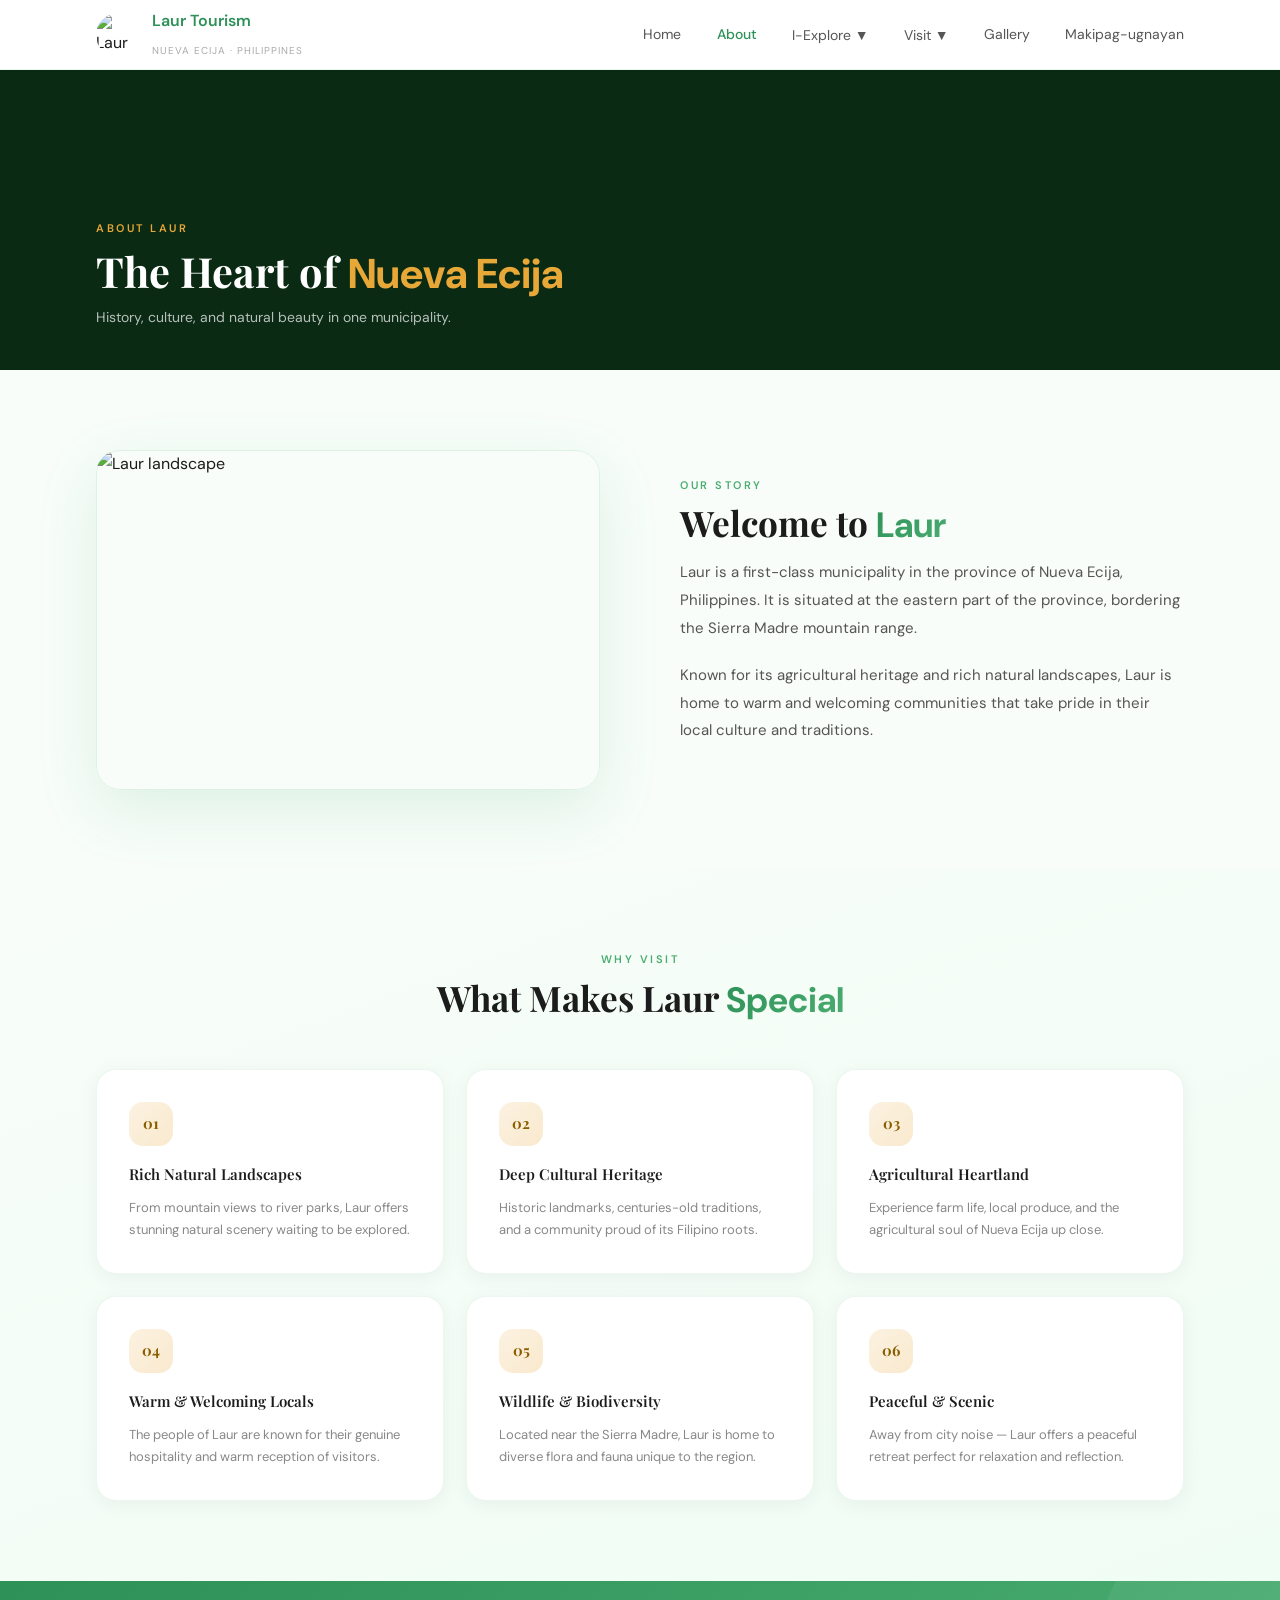
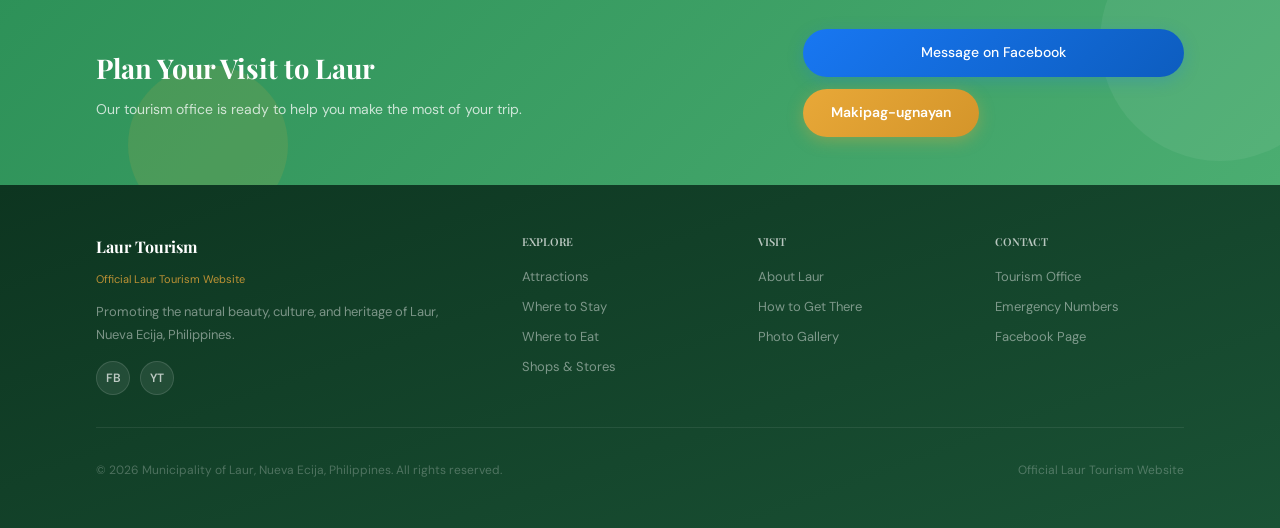
==== commit 46d72c0e: "before banner" ====
--- a/about.html
+++ b/about.html
@@ -10,44 +10,67 @@
 <title>About Laur, Nueva Ecija | Official Tourism Website</title>
 <link rel="preconnect" href="https://fonts.googleapis.com">
 <link rel="preconnect" href="https://fonts.gstatic.com" crossorigin>
-<link href="https://fonts.googleapis.com/css2?family=Playfair+Display:wght@600;700&family=DM+Sans:wght@300;400;500&display=swap" rel="stylesheet">
+<link href="https://fonts.googleapis.com/css2?family=Playfair+Display:wght@700;900&family=DM+Sans:wght@300;400;500&display=swap" rel="stylesheet">
 <link rel="stylesheet" href="style.css">
+<style>
+*,body{font-family:'DM Sans',sans-serif;}
+.nav-logo-img{width:44px;height:44px;border-radius:50%;object-fit:cover;}
+.nav-brand strong,.nav-brand span,.nav-links a,.dropdown-menu a,.mobile-links a,.mobile-fb{font-family:'DM Sans',sans-serif;}
+h1,h2,h3,.sec-title,.card-title,.footer-brand strong,.footer-col h4{font-family:'Playfair Display',serif!important;letter-spacing:0;}
+.card-loc{display:flex;align-items:center;gap:5px;}
+.card-loc::before{content:'📍';font-size:13px;line-height:1;}
+</style>
 </head>
 <body>
 
+<!-- ===== NAV ===== -->
 <nav class="nav" id="navbar">
   <div class="nav-logo">
-    <div class="nav-seal">LT</div>
+    <img src="images/tourism-logo.png" alt="Laur Tourism Logo" class="nav-logo-img">
     <div class="nav-brand"><strong>Laur Tourism</strong><span>Nueva Ecija · Philippines</span></div>
   </div>
   <div class="nav-links">
     <a href="index.html">Home</a>
     <a href="about.html" class="active">About</a>
-    <div class="dropdown"><a href="attractions.html">Explore &#9660;</a>
-      <div class="dropdown-menu"><a href="attractions.html">Attractions</a><a href="gallery.html">Photo Gallery</a></div>
+    <div class="dropdown">
+      <a href="attractions.html">I-Explore &#9660;</a>
+      <div class="dropdown-menu">
+        <a href="attractions.html">Attractions</a>
+        <a href="gallery.html">Photo Gallery</a>
+      </div>
     </div>
-    <div class="dropdown"><a href="visit.html">Visit &#9660;</a>
-      <div class="dropdown-menu"><a href="visit.html#stay">Where to Stay</a><a href="visit.html#eat">Where to Eat</a><a href="visit.html#shops">Shops & Stores</a></div>
+    <div class="dropdown">
+      <a href="visit.html">Visit &#9660;</a>
+      <div class="dropdown-menu">
+        <a href="visit.html#stay">Where to Stay</a>
+        <a href="visit.html#eat">Where to Eat</a>
+        <a href="visit.html#shops">Shops &amp; Stores</a>
+      </div>
     </div>
     <a href="gallery.html">Gallery</a>
-    <a href="contact.html">Contact</a>
+    <a href="contact.html">Makipag-ugnayan</a>
   </div>
-  <a href="contact.html" class="nav-cta">Plan Your Trip</a>
   <button class="hamburger" onclick="toggleMobile()" id="ham"><span></span><span></span><span></span></button>
 </nav>
 
+<!-- ===== MOBILE MENU ===== -->
 <div class="mobile-menu" id="mobileMenu">
   <div class="mobile-menu-head">
-    <div class="nav-logo"><div class="nav-seal">LT</div><div class="nav-brand"><strong>Laur Tourism</strong><span>Nueva Ecija</span></div></div>
+    <div class="nav-logo"><img src="images/tourism-logo.png" alt="Laur Tourism Logo" class="nav-logo-img"><div class="nav-brand"><strong>Laur Tourism</strong><span>Nueva Ecija</span></div></div>
     <button class="mobile-menu-close" onclick="toggleMobile()">&#x2715;</button>
   </div>
   <div class="mobile-links">
-    <a href="index.html">Home</a><a href="about.html">About Laur</a><a href="attractions.html">Attractions</a>
-    <a href="visit.html">Where to Stay / Eat / Shop</a><a href="gallery.html">Photo Gallery</a><a href="contact.html">Contact & Emergency</a>
+    <a href="index.html">Home</a>
+    <a href="about.html">About Laur</a>
+    <a href="attractions.html">Attractions</a>
+    <a href="visit.html">Where to Stay / Eat / Shop</a>
+    <a href="gallery.html">Photo Gallery</a>
+    <a href="contact.html">Makipag-ugnayan &amp; Emergency</a>
   </div>
-  <a href="https://facebook.com/laurtourism" class="mobile-fb" target="_blank" rel="noopener">Find us on Facebook</a>
+  <a href="https://www.facebook.com/profile.php?id=61580579025346" class="mobile-fb" target="_blank" rel="noopener">Find us on Facebook</a>
 </div>
 
+<!-- ===== PAGE HERO ===== -->
 <div class="page-hero">
   <div class="page-hero-img" style="background-image:url('https://images.unsplash.com/photo-1472396961693-142e6e269027?w=1400&q=75')"></div>
   <div class="page-hero-overlay"></div>
@@ -58,6 +81,7 @@
   </div>
 </div>
 
+<!-- ===== OUR STORY ===== -->
 <section class="sec">
   <div class="about-grid">
     <div class="about-img">
@@ -72,88 +96,69 @@
   </div>
 </section>
 
+<!-- ===== WHY VISIT ===== -->
 <section class="sec alt">
-  <div class="sec-head">
-    <div class="eyebrow">Quick Facts</div>
-    <h2 class="sec-title">Laur at a <em>Glance</em></h2>
-  </div>
-  <div class="grid4">
-    <div class="fact-card">
-      <div class="fact-num">17</div>
-      <div class="fact-label">Barangays</div>
-    </div>
-    <div class="fact-card">
-      <div class="fact-num">1st</div>
-      <div class="fact-label">Class Municipality</div>
-    </div>
-    <div class="fact-card">
-      <div class="fact-num">NE</div>
-      <div class="fact-label">Nueva Ecija Province</div>
-    </div>
-    <div class="fact-card">
-      <div class="fact-num">PH</div>
-      <div class="fact-label">Philippines</div>
-    </div>
-  </div>
-</section>
-
-<section class="sec">
   <div class="sec-head">
     <div class="eyebrow">Why Visit</div>
     <h2 class="sec-title">What Makes Laur <em>Special</em></h2>
   </div>
   <div class="grid3">
-    <div class="feature-card">
-      <div class="feature-icon">01</div>
-      <h3>Rich Natural Landscapes</h3>
-      <p>From mountain views to river parks, Laur offers stunning natural scenery waiting to be explored.</p>
-    </div>
-    <div class="feature-card">
-      <div class="feature-icon">02</div>
-      <h3>Deep Cultural Heritage</h3>
-      <p>Historic landmarks, centuries-old traditions, and a community proud of its Filipino roots.</p>
-    </div>
-    <div class="feature-card">
-      <div class="feature-icon">03</div>
-      <h3>Agricultural Heartland</h3>
-      <p>Experience farm life, local produce, and the agricultural soul of Nueva Ecija up close.</p>
-    </div>
-    <div class="feature-card">
-      <div class="feature-icon">04</div>
-      <h3>Warm &amp; Welcoming Locals</h3>
-      <p>The people of Laur are known for their genuine hospitality and warm reception of visitors.</p>
-    </div>
-    <div class="feature-card">
-      <div class="feature-icon">05</div>
-      <h3>Wildlife &amp; Biodiversity</h3>
-      <p>Located near the Sierra Madre, Laur is home to diverse flora and fauna unique to the region.</p>
-    </div>
-    <div class="feature-card">
-      <div class="feature-icon">06</div>
-      <h3>Peaceful &amp; Scenic</h3>
-      <p>Away from city noise — Laur offers a peaceful retreat perfect for relaxation and reflection.</p>
+    <div class="feature-card"><div class="feature-icon">01</div><h3>Rich Natural Landscapes</h3><p>From mountain views to river parks, Laur offers stunning natural scenery waiting to be explored.</p></div>
+    <div class="feature-card"><div class="feature-icon">02</div><h3>Deep Cultural Heritage</h3><p>Historic landmarks, centuries-old traditions, and a community proud of its Filipino roots.</p></div>
+    <div class="feature-card"><div class="feature-icon">03</div><h3>Agricultural Heartland</h3><p>Experience farm life, local produce, and the agricultural soul of Nueva Ecija up close.</p></div>
+    <div class="feature-card"><div class="feature-icon">04</div><h3>Warm &amp; Welcoming Locals</h3><p>The people of Laur are known for their genuine hospitality and warm reception of visitors.</p></div>
+    <div class="feature-card"><div class="feature-icon">05</div><h3>Wildlife &amp; Biodiversity</h3><p>Located near the Sierra Madre, Laur is home to diverse flora and fauna unique to the region.</p></div>
+    <div class="feature-card"><div class="feature-icon">06</div><h3>Peaceful &amp; Scenic</h3><p>Away from city noise — Laur offers a peaceful retreat perfect for relaxation and reflection.</p></div>
+  </div>
+</section>
+
+<!-- ===== CONTACT STRIP ===== -->
+<section class="contact-strip">
+  <div class="contact-strip-inner">
+    <div><h3>Plan Your Visit to Laur</h3><p>Our tourism office is ready to help you make the most of your trip.</p></div>
+    <div class="contact-strip-btns">
+      <a href="https://www.facebook.com/profile.php?id=61580579025346" target="_blank" rel="noopener" class="btn-fb">Message on Facebook</a>
+      <a href="contact.html" class="btn-yellow">Makipag-ugnayan</a>
     </div>
   </div>
 </section>
 
-<section class="contact-strip">
-  <div class="contact-strip-inner">
-    <div><h3>Plan Your Visit to Laur</h3><p>Our tourism office is ready to help you make the most of your trip.</p></div>
-    <div class="contact-strip-btns">
-      <a href="https://facebook.com/laurtourism" target="_blank" rel="noopener" class="btn-fb">Message on Facebook</a>
-      <a href="contact.html" class="btn-yellow">Contact Us</a>
-    </div>
-  </div>
-</section>
-
+<!-- ===== FOOTER ===== -->
 <footer class="footer">
   <div class="footer-top">
-    <div class="footer-brand"><strong>Laur Tourism</strong><span>Official Tourism Website</span><p>Promoting the natural beauty, culture, and heritage of Laur, Nueva Ecija, Philippines.</p><div class="social-row"><a href="https://facebook.com/laurtourism" class="social-btn" target="_blank" rel="noopener">FB</a><a href="https://youtube.com" class="social-btn" target="_blank" rel="noopener">YT</a></div></div>
-    <nav class="footer-col"><h4>Explore</h4><a href="attractions.html">Attractions</a><a href="visit.html#stay">Where to Stay</a><a href="visit.html#eat">Where to Eat</a><a href="visit.html#shops">Shops &amp; Stores</a></nav>
-    <nav class="footer-col"><h4>Visit</h4><a href="about.html">About Laur</a><a href="contact.html#directions">How to Get There</a><a href="gallery.html">Photo Gallery</a></nav>
-    <nav class="footer-col"><h4>Contact</h4><a href="contact.html">Tourism Office</a><a href="contact.html#emergency">Emergency Numbers</a><a href="https://facebook.com/laurtourism" target="_blank" rel="noopener">Facebook Page</a><a href="tel:09XXXXXXXXX">Call Us</a></nav>
+    <div class="footer-brand">
+      <strong>Laur Tourism</strong>
+      <span>Official Laur Tourism Website</span>
+      <p>Promoting the natural beauty, culture, and heritage of Laur, Nueva Ecija, Philippines.</p>
+      <div class="social-row">
+        <a href="https://www.facebook.com/profile.php?id=61580579025346" class="social-btn" target="_blank" rel="noopener">FB</a>
+        <a href="https://youtube.com" class="social-btn" target="_blank" rel="noopener">YT</a>
+      </div>
+    </div>
+    <nav class="footer-col">
+      <h4>Explore</h4>
+      <a href="attractions.html">Attractions</a>
+      <a href="visit.html#stay">Where to Stay</a>
+      <a href="visit.html#eat">Where to Eat</a>
+      <a href="visit.html#shops">Shops &amp; Stores</a>
+    </nav>
+    <nav class="footer-col">
+      <h4>Visit</h4>
+      <a href="about.html">About Laur</a>
+      <a href="contact.html#directions">How to Get There</a>
+      <a href="gallery.html">Photo Gallery</a>
+    </nav>
+    <nav class="footer-col">
+      <h4>Contact</h4>
+      <a href="contact.html">Tourism Office</a>
+      <a href="contact.html#emergency">Emergency Numbers</a>
+      <a href="https://www.facebook.com/profile.php?id=61580579025346" target="_blank" rel="noopener">Facebook Page</a>
+    </nav>
   </div>
-  <div class="footer-bottom"><span>&copy; 2026 Municipality of Laur, Nueva Ecija, Philippines. All rights reserved.</span><span>Official Tourism Website</span></div>
+  <div class="footer-bottom">
+    <span>&copy; 2026 Municipality of Laur, Nueva Ecija, Philippines. All rights reserved.</span>
+    <span>Official Laur Tourism Website</span>
+  </div>
 </footer>
 
 <script src="script.js"></script>
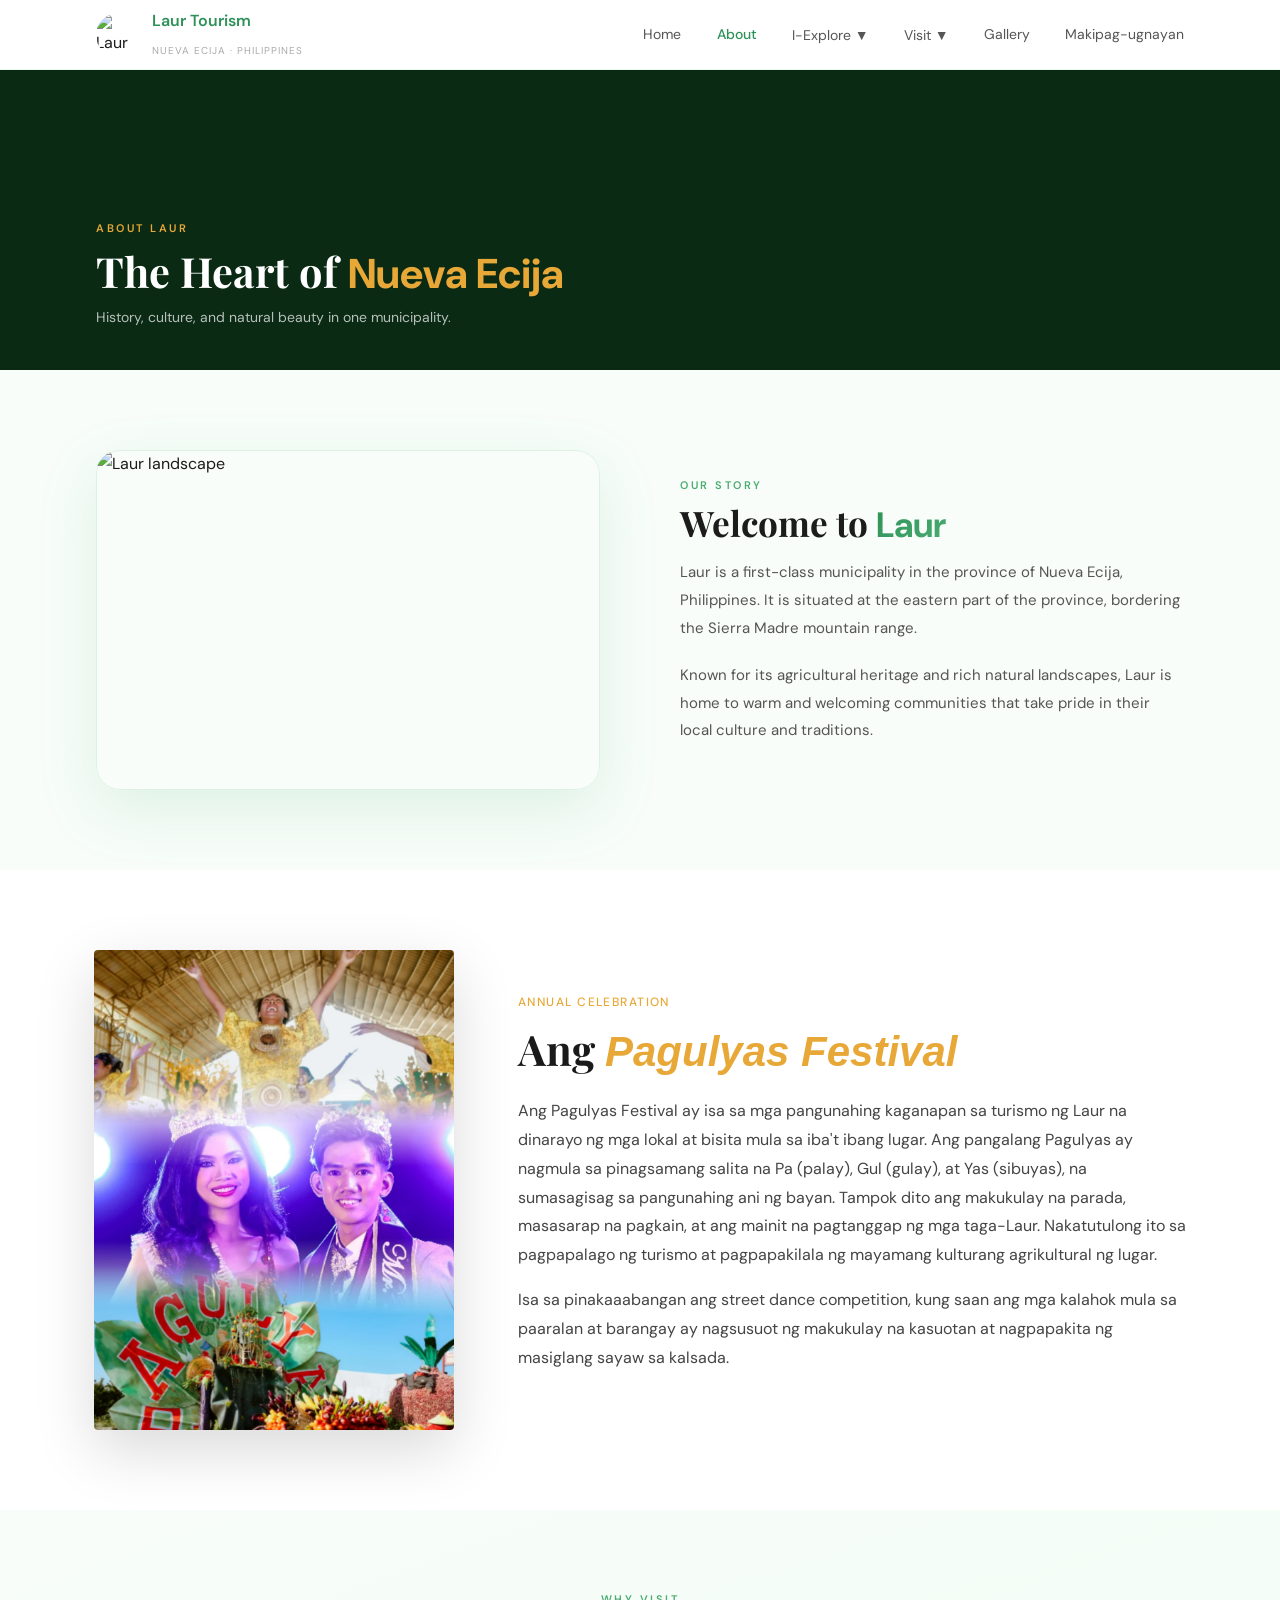
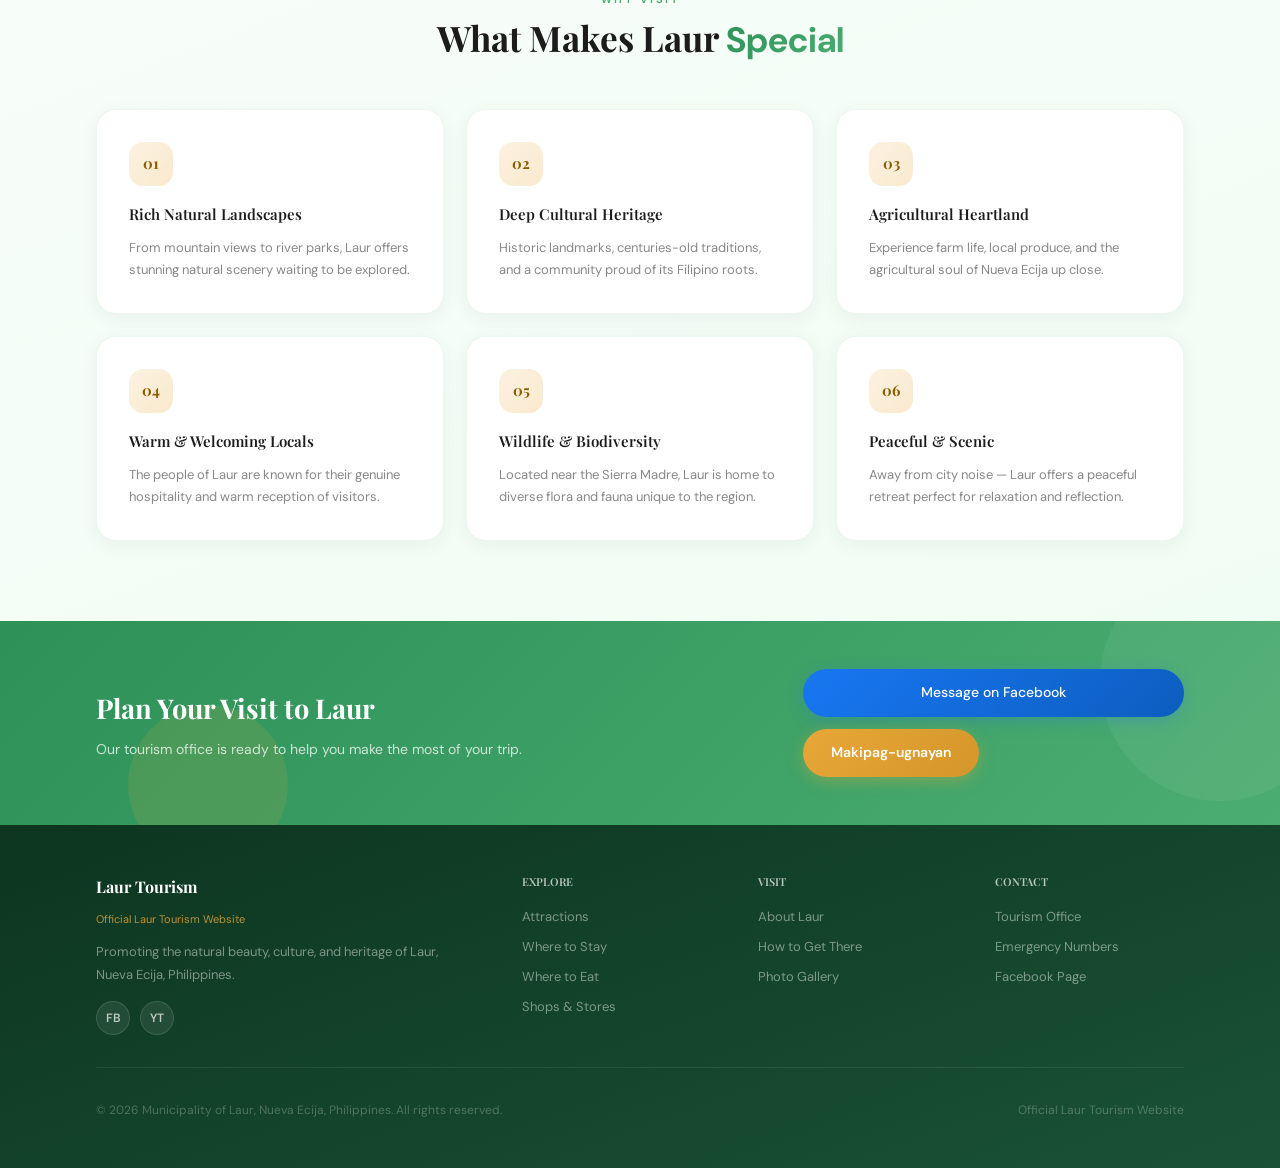
==== commit 6da4ba1c: "with transition" ====
--- a/about.html
+++ b/about.html
@@ -19,6 +19,18 @@
 h1,h2,h3,.sec-title,.card-title,.footer-brand strong,.footer-col h4{font-family:'Playfair Display',serif!important;letter-spacing:0;}
 .card-loc{display:flex;align-items:center;gap:5px;}
 .card-loc::before{content:'📍';font-size:13px;line-height:1;}
+
+/* ===== PAGULYAS FESTIVAL SECTION ===== */
+.festival-section{padding:80px 0;background:#fff;}
+.festival-inner{max-width:1140px;margin:0 auto;padding:0 24px;display:grid;grid-template-columns:360px 1fr;gap:64px;align-items:center;}
+.festival-portrait{width:100%;aspect-ratio:3/4;object-fit:cover;border-radius:4px;display:block;box-shadow:0 20px 60px rgba(0,0,0,0.15);}
+.festival-body .eyebrow{font-size:12px;font-weight:500;letter-spacing:.12em;text-transform:uppercase;color:#E8A838;margin-bottom:12px;}
+.festival-body h2{font-family:'Playfair Display',serif!important;font-size:clamp(28px,4vw,42px);color:#1a1a1a;margin:0 0 20px;line-height:1.2;}
+.festival-body h2 em{font-style:italic;color:#E8A838;}
+.festival-body p{font-size:16px;line-height:1.8;color:#444;margin-bottom:16px;}
+.festival-tags{display:flex;flex-wrap:wrap;gap:8px;margin-top:24px;}
+.festival-tags span{font-size:12px;font-weight:500;letter-spacing:.06em;text-transform:uppercase;color:#7a5c10;border:1px solid #e0c46a;padding:6px 14px;}
+@media(max-width:800px){.festival-inner{grid-template-columns:1fr;gap:36px;}}
 </style>
 </head>
 <body>
@@ -81,6 +93,9 @@
   </div>
 </div>
 
+<!-- ===== BANNER STRIP ===== -->
+<div class="banner-strip"></div>
+
 <!-- ===== OUR STORY ===== -->
 <section class="sec">
   <div class="about-grid">
@@ -92,6 +107,20 @@
       <h2 class="sec-title">Welcome to <em>Laur</em></h2>
       <p>Laur is a first-class municipality in the province of Nueva Ecija, Philippines. It is situated at the eastern part of the province, bordering the Sierra Madre mountain range.</p>
       <p>Known for its agricultural heritage and rich natural landscapes, Laur is home to warm and welcoming communities that take pride in their local culture and traditions.</p>
+    </div>
+  </div>
+</section>
+
+<!-- ===== PAGULYAS FESTIVAL ===== -->
+<section class="festival-section" id="pagulyas">
+  <div class="festival-inner">
+    <img src="images/pagulyas.webp" alt="Pagulyas Festival, Laur Nueva Ecija" class="festival-portrait" loading="lazy">
+    <div class="festival-body">
+      <div class="eyebrow">Annual Celebration</div>
+      <h2>Ang <em>Pagulyas Festival</em></h2>
+      <p>Ang Pagulyas Festival ay isa sa mga pangunahing kaganapan sa turismo ng Laur na dinarayo ng mga lokal at bisita mula sa iba't ibang lugar. Ang pangalang Pagulyas ay nagmula sa pinagsamang salita na Pa (palay), Gul (gulay), at Yas (sibuyas), na sumasagisag sa pangunahing ani ng bayan. Tampok dito ang makukulay na parada, masasarap na pagkain, at ang mainit na pagtanggap ng mga taga-Laur. Nakatutulong ito sa pagpapalago ng turismo at pagpapakilala ng mayamang kulturang agrikultural ng lugar.</p>
+      <p>Isa sa pinakaaabangan ang street dance competition, kung saan ang mga kalahok mula sa paaralan at barangay ay nagsusuot ng makukulay na kasuotan at nagpapakita ng masiglang sayaw sa kalsada.</p>
+
     </div>
   </div>
 </section>
